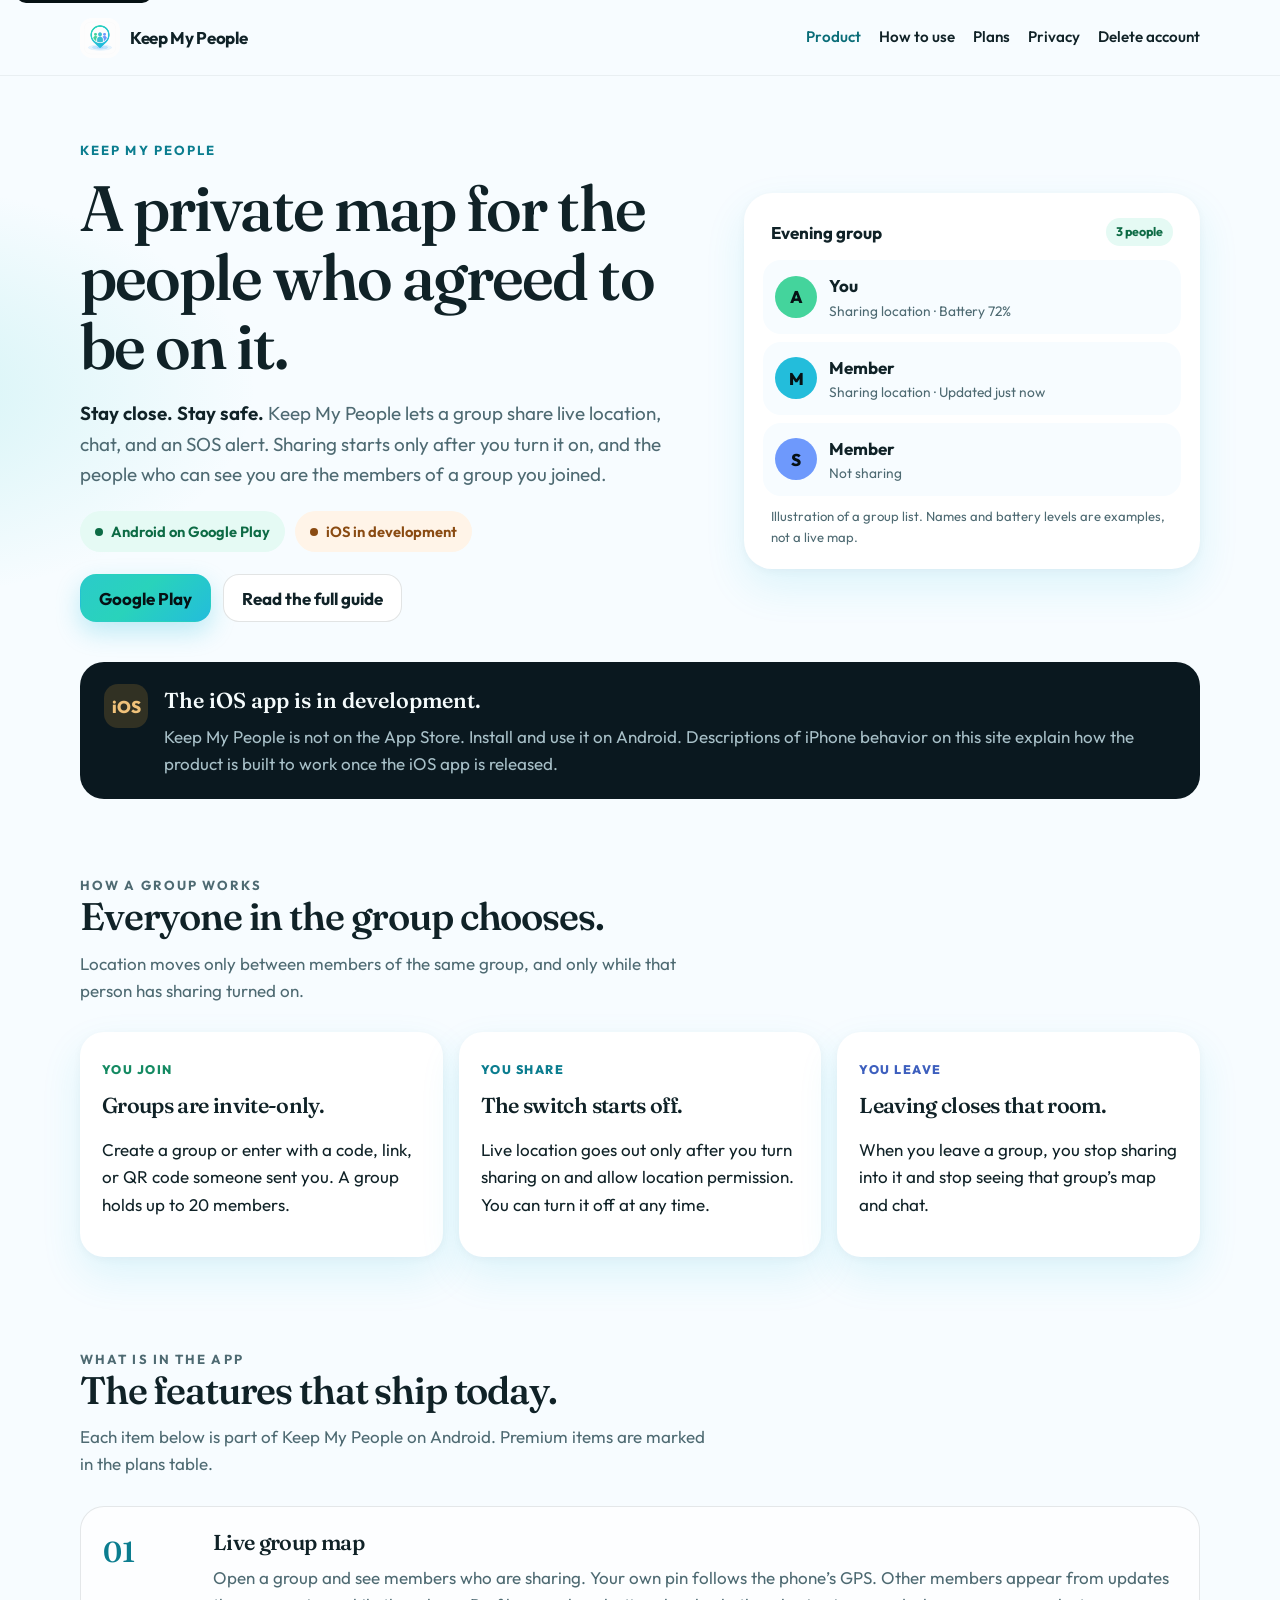
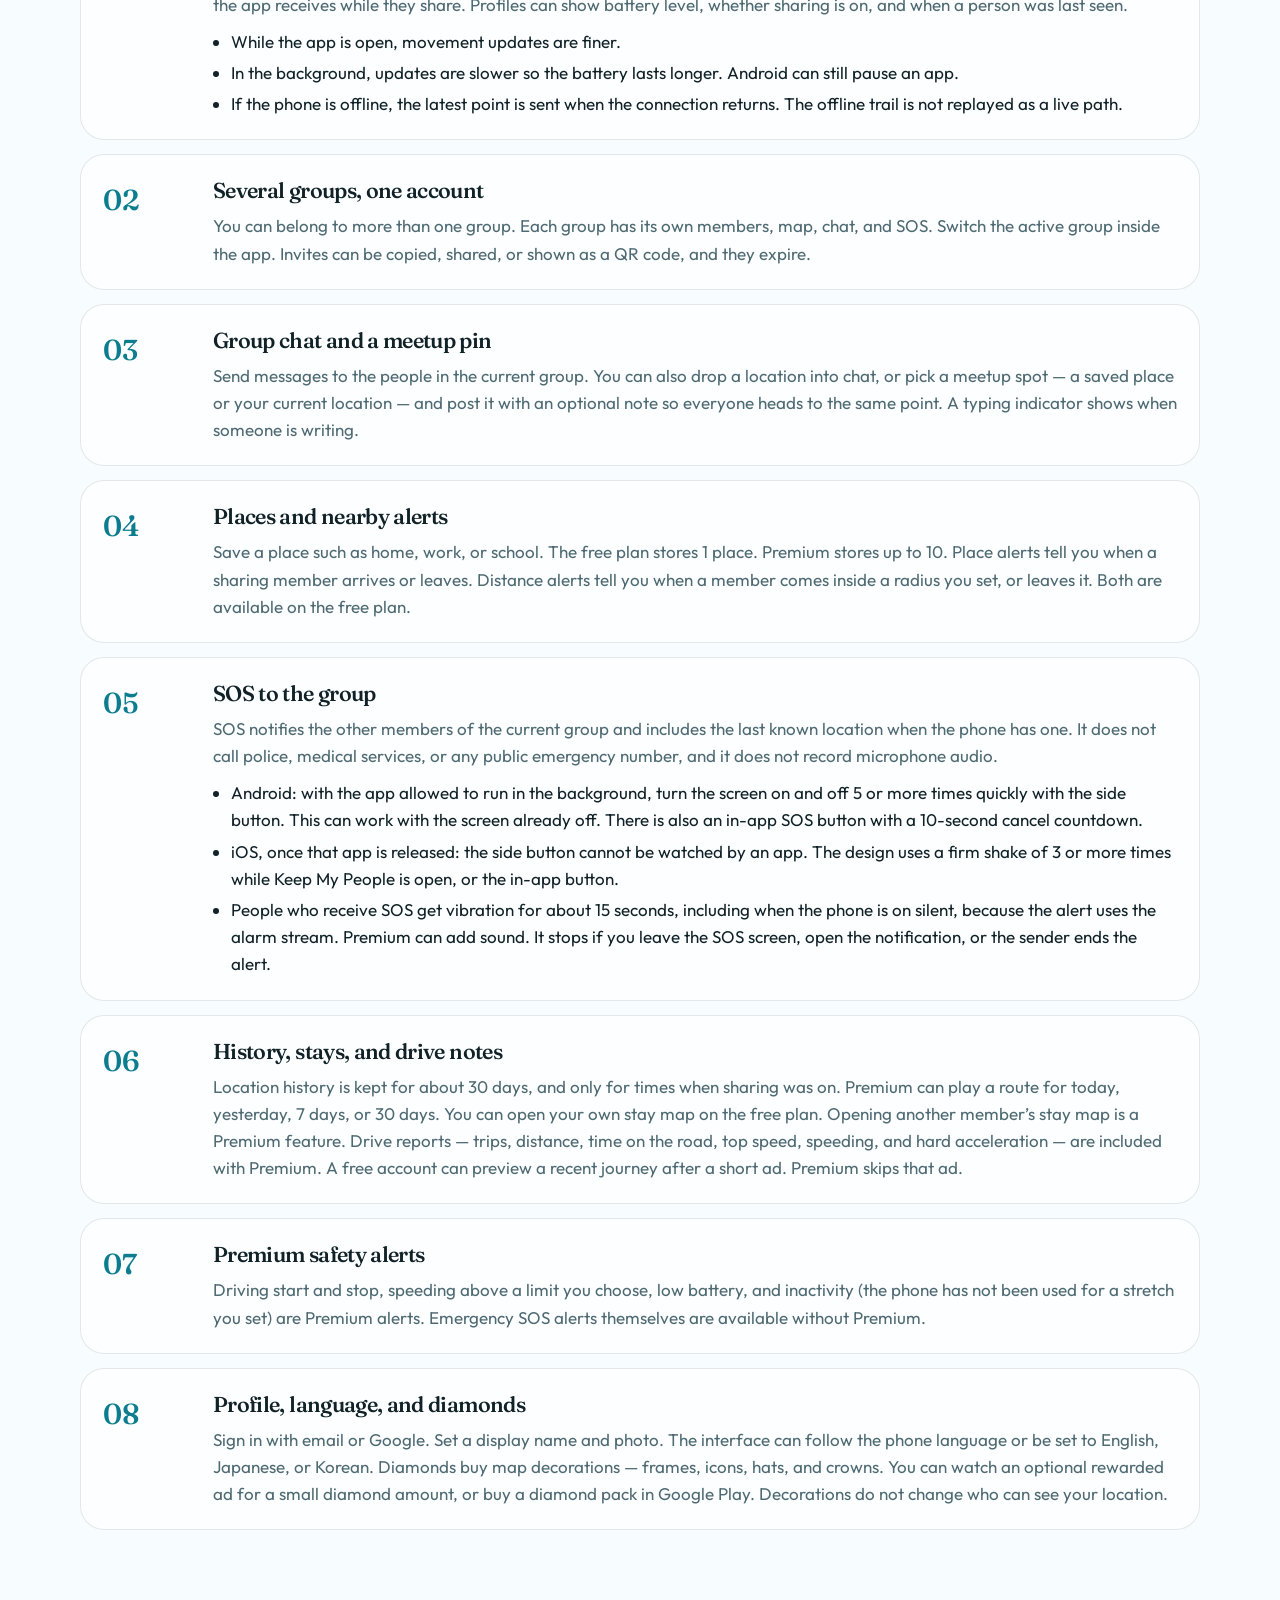
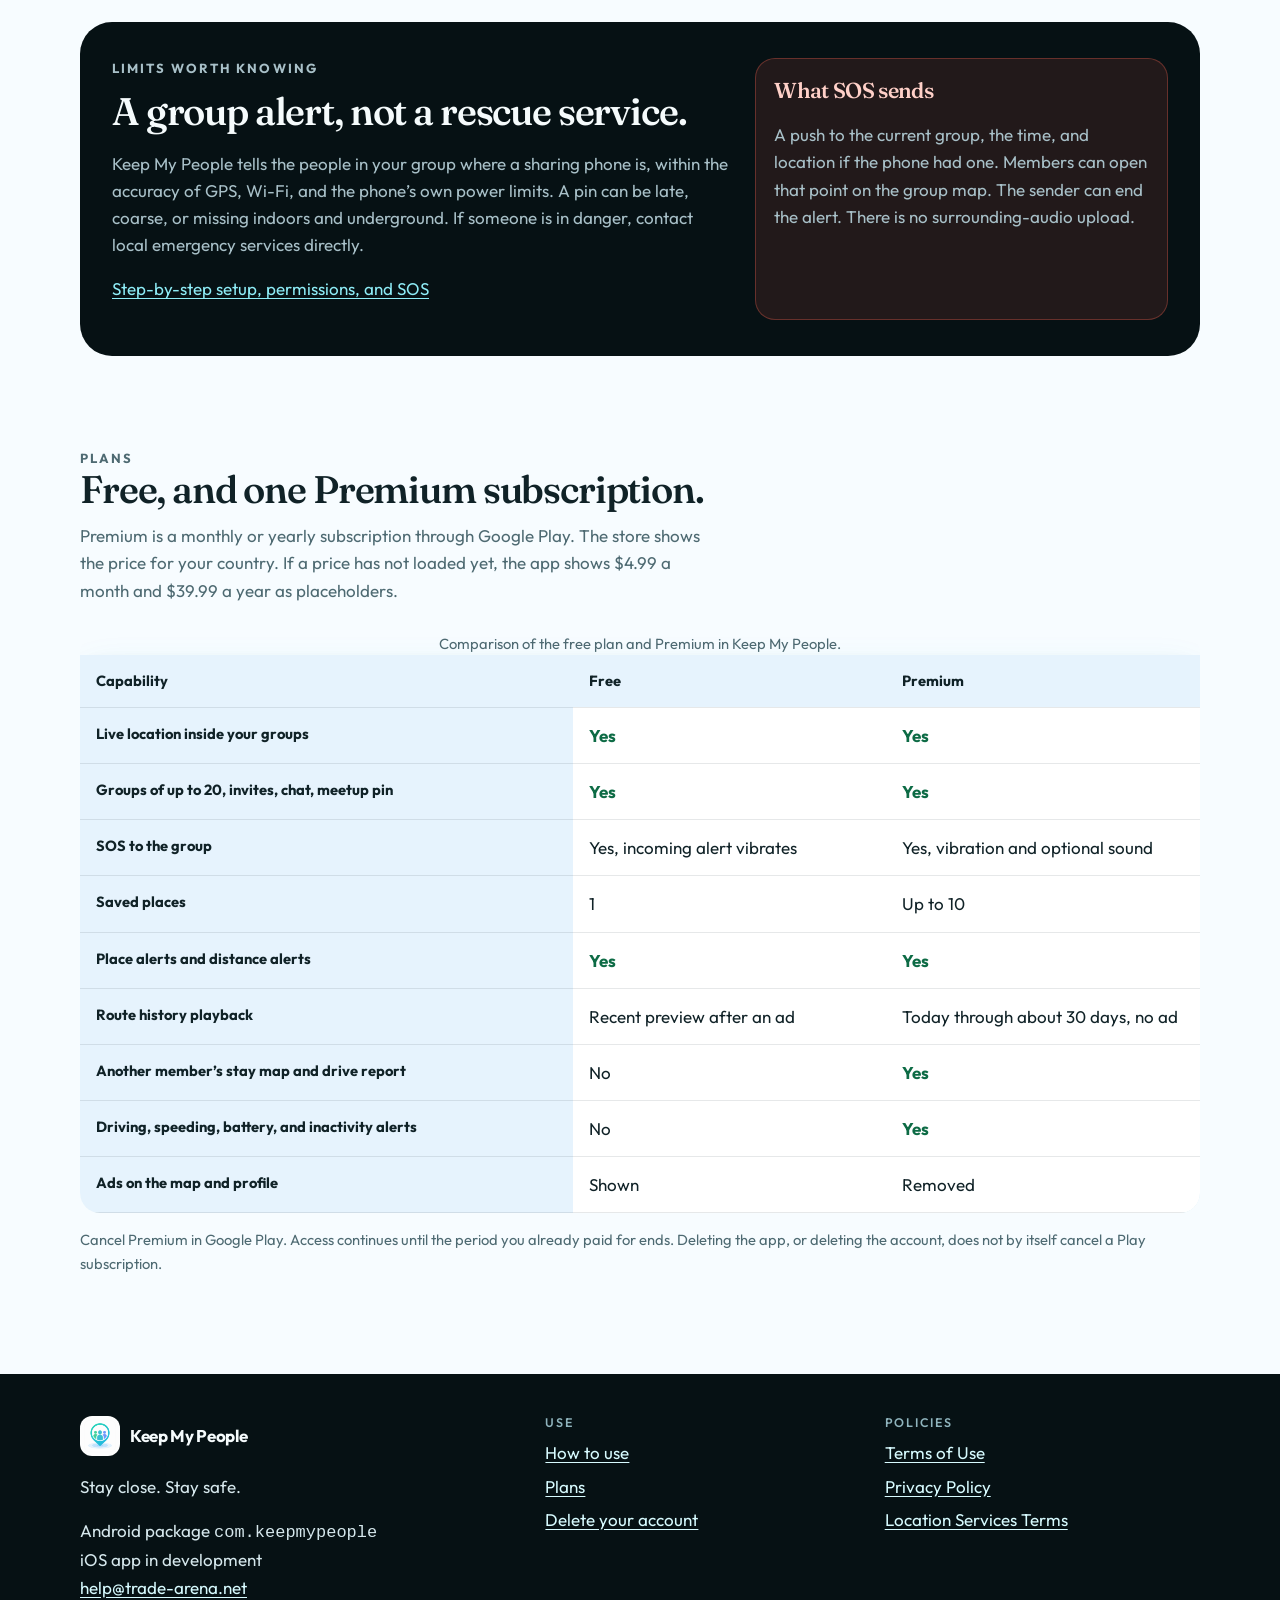
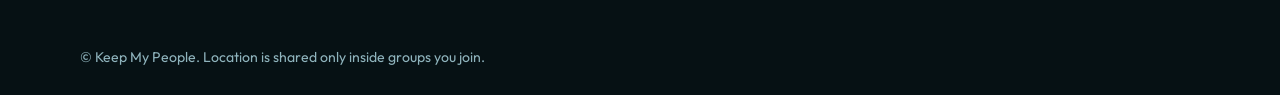
==== index.html @ bf675e6e "Publish a Keep My People site with product, legal, and account-deletion pages. The pages follow the " ====
<!DOCTYPE html>
<html lang="en">
<head>
  <meta charset="utf-8">
  <meta name="viewport" content="width=device-width, initial-scale=1">
  <title>Keep My People — Stay close. Stay safe.</title>
  <meta name="description" content="Keep My People is a mutual-consent group location app for Android. Share a live map, chat, and SOS only with people who joined your group.">
  <link rel="icon" href="assets/icon.png">
  <link rel="preconnect" href="https://fonts.googleapis.com">
  <link rel="preconnect" href="https://fonts.gstatic.com" crossorigin>
  <link href="https://fonts.googleapis.com/css2?family=Fraunces:opsz,wght@9..144,560;9..144,640&family=Outfit:wght@400;500;600;700&display=swap" rel="stylesheet">
  <link rel="stylesheet" href="assets/styles.css">
  <script type="application/ld+json">
  {
    "@context": "https://schema.org",
    "@type": "SoftwareApplication",
    "name": "Keep My People",
    "operatingSystem": "Android",
    "applicationCategory": "LifestyleApplication",
    "description": "Mutual-consent location sharing for groups, with chat and SOS. The iOS app is in development.",
    "offers": { "@type": "Offer", "price": "0", "priceCurrency": "USD" }
  }
  </script>
</head>
<body>
  <a class="skip" href="#content">Skip to content</a>
  <header class="site-header">
    <div class="wrap">
      <a class="brand" href="index.html"><img src="assets/icon.png" alt="" width="40" height="40"><span>Keep My People</span></a>
      <nav class="nav" aria-label="Primary">
        <a href="index.html" aria-current="page">Product</a>
        <a href="how-to/">How to use</a>
        <a href="index.html#plans">Plans</a>
        <a href="privacy/">Privacy</a>
        <a href="delete-account/">Delete account</a>
      </nav>
    </div>
  </header>

  <main id="content">
    <div class="wrap">
      <section class="hero">
        <div>
          <p class="kicker">Keep My People</p>
          <h1>A private map for the people who agreed to be on it.</h1>
          <p class="lede"><span class="tagline">Stay close. Stay safe.</span> Keep My People lets a group share live location, chat, and an SOS alert. Sharing starts only after you turn it on, and the people who can see you are the members of a group you joined.</p>
          <div class="badge-row">
            <span class="badge badge-live"><span class="dot" aria-hidden="true"></span>Android on Google Play</span>
            <span class="badge badge-soon"><span class="dot" aria-hidden="true"></span>iOS in development</span>
          </div>
          <div class="actions">
            <a class="btn btn-primary" href="https://play.google.com/store/apps/details?id=com.keepmypeople">Google Play</a>
            <a class="btn btn-ghost" href="how-to/">Read the full guide</a>
          </div>
        </div>
        <aside class="stage-card" aria-label="Illustrated group list">
          <div class="stage-top"><span>Evening group</span><span class="pill">3 people</span></div>
          <div class="person"><span class="avatar mint">A</span><div><strong>You</strong><small>Sharing location · Battery 72%</small></div></div>
          <div class="person"><span class="avatar cyan">M</span><div><strong>Member</strong><small>Sharing location · Updated just now</small></div></div>
          <div class="person"><span class="avatar peri">S</span><div><strong>Member</strong><small>Not sharing</small></div></div>
          <p class="stage-note">Illustration of a group list. Names and battery levels are examples, not a live map.</p>
        </aside>
      </section>

      <aside class="notice" aria-label="iOS status">
        <div class="ios-mark" aria-hidden="true">iOS</div>
        <div>
          <strong>The iOS app is in development.</strong>
          <p>Keep My People is not on the App Store. Install and use it on Android. Descriptions of iPhone behavior on this site explain how the product is built to work once the iOS app is released.</p>
        </div>
      </aside>

      <section class="section" id="product">
        <div class="section-head">
          <p class="kicker">How a group works</p>
          <h2>Everyone in the group chooses.</h2>
          <p>Location moves only between members of the same group, and only while that person has sharing turned on.</p>
        </div>
        <div class="principles">
          <article class="principle">
            <span>You join</span>
            <h3>Groups are invite-only.</h3>
            <p>Create a group or enter with a code, link, or QR code someone sent you. A group holds up to 20 members.</p>
          </article>
          <article class="principle">
            <span>You share</span>
            <h3>The switch starts off.</h3>
            <p>Live location goes out only after you turn sharing on and allow location permission. You can turn it off at any time.</p>
          </article>
          <article class="principle">
            <span>You leave</span>
            <h3>Leaving closes that room.</h3>
            <p>When you leave a group, you stop sharing into it and stop seeing that group’s map and chat.</p>
          </article>
        </div>
      </section>

      <section class="section" aria-labelledby="features-title">
        <div class="section-head">
          <p class="kicker">What is in the app</p>
          <h2 id="features-title">The features that ship today.</h2>
          <p>Each item below is part of Keep My People on Android. Premium items are marked in the plans table.</p>
        </div>
        <div class="chapters">
          <article class="chapter">
            <b>01</b>
            <div>
              <h3>Live group map</h3>
              <p>Open a group and see members who are sharing. Your own pin follows the phone’s GPS. Other members appear from updates the app receives while they share. Profiles can show battery level, whether sharing is on, and when a person was last seen.</p>
              <ul>
                <li>While the app is open, movement updates are finer.</li>
                <li>In the background, updates are slower so the battery lasts longer. Android can still pause an app.</li>
                <li>If the phone is offline, the latest point is sent when the connection returns. The offline trail is not replayed as a live path.</li>
              </ul>
            </div>
          </article>
          <article class="chapter">
            <b>02</b>
            <div>
              <h3>Several groups, one account</h3>
              <p>You can belong to more than one group. Each group has its own members, map, chat, and SOS. Switch the active group inside the app. Invites can be copied, shared, or shown as a QR code, and they expire.</p>
            </div>
          </article>
          <article class="chapter">
            <b>03</b>
            <div>
              <h3>Group chat and a meetup pin</h3>
              <p>Send messages to the people in the current group. You can also drop a location into chat, or pick a meetup spot — a saved place or your current location — and post it with an optional note so everyone heads to the same point. A typing indicator shows when someone is writing.</p>
            </div>
          </article>
          <article class="chapter">
            <b>04</b>
            <div>
              <h3>Places and nearby alerts</h3>
              <p>Save a place such as home, work, or school. The free plan stores 1 place. Premium stores up to 10. Place alerts tell you when a sharing member arrives or leaves. Distance alerts tell you when a member comes inside a radius you set, or leaves it. Both are available on the free plan.</p>
            </div>
          </article>
          <article class="chapter">
            <b>05</b>
            <div>
              <h3>SOS to the group</h3>
              <p>SOS notifies the other members of the current group and includes the last known location when the phone has one. It does not call police, medical services, or any public emergency number, and it does not record microphone audio.</p>
              <ul>
                <li>Android: with the app allowed to run in the background, turn the screen on and off 5 or more times quickly with the side button. This can work with the screen already off. There is also an in-app SOS button with a 10-second cancel countdown.</li>
                <li>iOS, once that app is released: the side button cannot be watched by an app. The design uses a firm shake of 3 or more times while Keep My People is open, or the in-app button.</li>
                <li>People who receive SOS get vibration for about 15 seconds, including when the phone is on silent, because the alert uses the alarm stream. Premium can add sound. It stops if you leave the SOS screen, open the notification, or the sender ends the alert.</li>
              </ul>
            </div>
          </article>
          <article class="chapter">
            <b>06</b>
            <div>
              <h3>History, stays, and drive notes</h3>
              <p>Location history is kept for about 30 days, and only for times when sharing was on. Premium can play a route for today, yesterday, 7 days, or 30 days. You can open your own stay map on the free plan. Opening another member’s stay map is a Premium feature. Drive reports — trips, distance, time on the road, top speed, speeding, and hard acceleration — are included with Premium. A free account can preview a recent journey after a short ad. Premium skips that ad.</p>
            </div>
          </article>
          <article class="chapter">
            <b>07</b>
            <div>
              <h3>Premium safety alerts</h3>
              <p>Driving start and stop, speeding above a limit you choose, low battery, and inactivity (the phone has not been used for a stretch you set) are Premium alerts. Emergency SOS alerts themselves are available without Premium.</p>
            </div>
          </article>
          <article class="chapter">
            <b>08</b>
            <div>
              <h3>Profile, language, and diamonds</h3>
              <p>Sign in with email or Google. Set a display name and photo. The interface can follow the phone language or be set to English, Japanese, or Korean. Diamonds buy map decorations — frames, icons, hats, and crowns. You can watch an optional rewarded ad for a small diamond amount, or buy a diamond pack in Google Play. Decorations do not change who can see your location.</p>
            </div>
          </article>
        </div>
      </section>

      <section class="section" aria-labelledby="sos-title">
        <div class="band">
          <div class="sos-grid">
            <div>
              <p class="kicker">Limits worth knowing</p>
              <h2 id="sos-title">A group alert, not a rescue service.</h2>
              <p>Keep My People tells the people in your group where a sharing phone is, within the accuracy of GPS, Wi-Fi, and the phone’s own power limits. A pin can be late, coarse, or missing indoors and underground. If someone is in danger, contact local emergency services directly.</p>
              <p><a href="how-to/">Step-by-step setup, permissions, and SOS</a></p>
            </div>
            <div class="sos-card">
              <h3>What SOS sends</h3>
              <p>A push to the current group, the time, and location if the phone had one. Members can open that point on the group map. The sender can end the alert. There is no surrounding-audio upload.</p>
            </div>
          </div>
        </div>
      </section>

      <section class="section" id="plans">
        <div class="section-head">
          <p class="kicker">Plans</p>
          <h2>Free, and one Premium subscription.</h2>
          <p>Premium is a monthly or yearly subscription through Google Play. The store shows the price for your country. If a price has not loaded yet, the app shows $4.99 a month and $39.99 a year as placeholders.</p>
        </div>
        <div class="plans-wrap">
        <table class="plans">
          <caption class="price-note">Comparison of the free plan and Premium in Keep My People.</caption>
          <thead>
            <tr>
              <th scope="col">Capability</th>
              <th scope="col">Free</th>
              <th scope="col">Premium</th>
            </tr>
          </thead>
          <tbody>
            <tr><th scope="row">Live location inside your groups</th><td class="yes">Yes</td><td class="yes">Yes</td></tr>
            <tr><th scope="row">Groups of up to 20, invites, chat, meetup pin</th><td class="yes">Yes</td><td class="yes">Yes</td></tr>
            <tr><th scope="row">SOS to the group</th><td>Yes, incoming alert vibrates</td><td>Yes, vibration and optional sound</td></tr>
            <tr><th scope="row">Saved places</th><td>1</td><td>Up to 10</td></tr>
            <tr><th scope="row">Place alerts and distance alerts</th><td class="yes">Yes</td><td class="yes">Yes</td></tr>
            <tr><th scope="row">Route history playback</th><td>Recent preview after an ad</td><td>Today through about 30 days, no ad</td></tr>
            <tr><th scope="row">Another member’s stay map and drive report</th><td>No</td><td class="yes">Yes</td></tr>
            <tr><th scope="row">Driving, speeding, battery, and inactivity alerts</th><td>No</td><td class="yes">Yes</td></tr>
            <tr><th scope="row">Ads on the map and profile</th><td>Shown</td><td>Removed</td></tr>
          </tbody>
        </table>
        </div>
        <p class="price-note">Cancel Premium in Google Play. Access continues until the period you already paid for ends. Deleting the app, or deleting the account, does not by itself cancel a Play subscription.</p>
      </section>
    </div>
  </main>

  <footer class="site-footer">
    <div class="wrap footer-grid">
      <div>
        <a class="brand" href="index.html" style="color:#f5fbfc"><img src="assets/icon.png" alt="" width="40" height="40"><span>Keep My People</span></a>
        <p>Stay close. Stay safe.</p>
        <p>Android package <code>com.keepmypeople</code><br>iOS app in development<br><a href="mailto:help@trade-arena.net">help@trade-arena.net</a></p>
      </div>
      <div>
        <h2>Use</h2>
        <ul>
          <li><a href="how-to/">How to use</a></li>
          <li><a href="index.html#plans">Plans</a></li>
          <li><a href="delete-account/">Delete your account</a></li>
        </ul>
      </div>
      <div>
        <h2>Policies</h2>
        <ul>
          <li><a href="terms/">Terms of Use</a></li>
          <li><a href="privacy/">Privacy Policy</a></li>
          <li><a href="location/">Location Services Terms</a></li>
        </ul>
      </div>
    </div>
    <div class="wrap legal-line">© Keep My People. Location is shared only inside groups you join.</div>
  </footer>
</body>
</html>
---- assets/styles.css ----
:root {
  --navy-950: #061114;
  --navy-900: #0a181f;
  --navy-800: #10242c;
  --navy-700: #173038;
  --navy-600: #234048;
  --mist-50: #f7fcff;
  --mist-100: #e6f3fd;
  --mist-200: #c3e3fc;
  --mint: #2bcbca;
  --cyan: #23bddb;
  --green: #44d49c;
  --peri: #6e99fc;
  --coral: #e85d4c;
  --coral-700: #c44536;
  --ink: #102227;
  --muted: #4e6a72;
  --line: rgba(16, 34, 39, 0.1);
  --white: #ffffff;
  --shadow: 0 18px 40px rgba(35, 189, 219, 0.12), 0 2px 8px rgba(16, 34, 39, 0.04);
  --radius: 24px;
  --header: 76px;
  --serif: "Fraunces", "Iowan Old Style", Palatino, Georgia, serif;
  --sans: "Outfit", "Segoe UI", sans-serif;
}

* { box-sizing: border-box; }
html { scroll-behavior: smooth; }
body {
  margin: 0;
  color: var(--ink);
  background:
    radial-gradient(900px 420px at 100% -10%, rgba(195, 227, 252, 0.9), transparent 60%),
    radial-gradient(700px 380px at -10% 8%, rgba(43, 203, 202, 0.18), transparent 55%),
    var(--mist-50);
  font-family: var(--sans);
  font-size: 17px;
  line-height: 1.6;
}
img { max-width: 100%; display: block; }
code { overflow-wrap: anywhere; }
a { color: #0b6f86; text-underline-offset: 3px; }
a:hover { color: #084e5f; }
:focus-visible {
  outline: 3px solid var(--peri);
  outline-offset: 3px;
}

.skip {
  position: absolute;
  left: 16px;
  top: -40px;
  background: var(--navy-950);
  color: white;
  padding: 8px 12px;
  border-radius: 10px;
  z-index: 20;
}
.skip:focus { top: 12px; }

.wrap {
  width: min(1120px, calc(100% - 40px));
  margin-inline: auto;
}
.wrap-narrow { width: min(760px, calc(100% - 40px)); margin-inline: auto; }
.hero > *, .stage-card, .person, .person div, .notice, .chapter, .form, .check span, .band, .sos-grid > * {
  min-width: 0;
}
.person div { flex: 1; }

.site-header {
  position: sticky;
  top: 0;
  z-index: 10;
  height: var(--header);
  display: flex;
  align-items: center;
  backdrop-filter: blur(16px);
  background: rgba(247, 252, 255, 0.82);
  border-bottom: 1px solid rgba(16, 34, 39, 0.06);
}
.site-header .wrap {
  display: flex;
  align-items: center;
  justify-content: space-between;
  gap: 20px;
}
.brand {
  display: flex;
  align-items: center;
  gap: 10px;
  color: var(--ink);
  text-decoration: none;
  font-weight: 700;
  letter-spacing: -0.02em;
}
.brand img {
  width: 40px;
  height: 40px;
  border-radius: 12px;
}
.nav {
  display: flex;
  flex-wrap: wrap;
  justify-content: flex-end;
  gap: 6px 18px;
}
.nav a {
  color: var(--ink);
  text-decoration: none;
  font-weight: 560;
  font-size: 0.95rem;
}
.nav a[aria-current="page"] { color: #0a6d78; }
.nav a:hover { color: #0a6d78; }

.hero {
  display: grid;
  grid-template-columns: 1.15fr 0.85fr;
  gap: 48px;
  align-items: center;
  padding: 64px 0 28px;
}
.kicker {
  margin: 0 0 12px;
  font-size: 0.82rem;
  font-weight: 700;
  letter-spacing: 0.16em;
  text-transform: uppercase;
  color: #0b7d8f;
}
h1, h2, h3, .display {
  font-family: var(--serif);
  font-weight: 560;
  letter-spacing: -0.03em;
  line-height: 1.08;
}
h1 { font-size: clamp(2.6rem, 5vw, 4.5rem); margin: 0 0 18px; }
h2 { font-size: clamp(2rem, 3vw, 3rem); margin: 0 0 12px; }
h3 { font-size: 1.35rem; margin: 0 0 8px; line-height: 1.25; }
.lede { font-size: 1.18rem; color: var(--muted); margin: 0 0 22px; max-width: 40rem; }
.tagline { font-weight: 650; color: var(--ink); }

.badge-row { display: flex; flex-wrap: wrap; gap: 10px; margin: 0 0 22px; }
.badge {
  display: inline-flex;
  align-items: center;
  gap: 8px;
  border-radius: 999px;
  padding: 8px 14px;
  font-size: 0.92rem;
  font-weight: 650;
  border: 1px solid transparent;
}
.badge-live { background: #e5faf4; color: #0d6b45; }
.badge-soon { background: #fff4e8; color: #8a4b12; }
.dot {
  width: 8px;
  height: 8px;
  border-radius: 50%;
  background: currentColor;
}
.actions { display: flex; flex-wrap: wrap; gap: 12px; }
.btn {
  display: inline-flex;
  align-items: center;
  justify-content: center;
  min-height: 48px;
  padding: 0 18px;
  border-radius: 16px;
  text-decoration: none;
  font-weight: 700;
  border: 1px solid transparent;
}
.btn-primary {
  background: linear-gradient(135deg, var(--mint), #29d3bb 45%, var(--cyan));
  color: var(--navy-950);
  box-shadow: 0 10px 24px rgba(35, 189, 219, 0.28);
}
.btn-primary:hover { color: var(--navy-950); filter: brightness(1.03); }
.btn-ghost {
  background: white;
  color: var(--ink);
  border-color: rgba(16, 34, 39, 0.12);
}
.btn-ghost:hover { color: var(--ink); }

.stage-card {
  background: white;
  border-radius: 28px;
  box-shadow: var(--shadow);
  padding: 18px;
  border: 1px solid rgba(255, 255, 255, 0.8);
}
.stage-top, .person {
  display: flex;
  align-items: center;
  justify-content: space-between;
  gap: 12px;
}
.stage-top { padding: 6px 8px 14px; font-weight: 700; }
.pill {
  font-size: 0.78rem;
  font-weight: 700;
  color: #0d6b45;
  background: #e5faf4;
  border-radius: 999px;
  padding: 4px 10px;
}
.person {
  justify-content: flex-start;
  padding: 12px;
  border-radius: 18px;
  background: var(--mist-50);
  margin-bottom: 8px;
}
.person small { display: block; color: var(--muted); font-size: 0.86rem; }
.avatar {
  width: 42px;
  height: 42px;
  border-radius: 50%;
  display: grid;
  place-items: center;
  color: var(--navy-950);
  font-weight: 800;
  flex: none;
}
.avatar.mint { background: var(--green); }
.avatar.cyan { background: var(--cyan); }
.avatar.peri { background: var(--peri); }
.stage-note { margin: 10px 8px 2px; color: var(--muted); font-size: 0.82rem; }

.notice {
  margin: 12px 0 48px;
  background: var(--navy-900);
  color: #f5fbfc;
  border-radius: var(--radius);
  padding: 22px 24px;
  display: grid;
  grid-template-columns: auto 1fr;
  gap: 16px;
  align-items: start;
}
.notice strong { font-family: var(--serif); font-size: 1.35rem; font-weight: 560; display: block; margin-bottom: 4px; }
.notice p { margin: 0; color: #a8c0c8; }
.ios-mark {
  width: 44px;
  height: 44px;
  border-radius: 14px;
  display: grid;
  place-items: center;
  background: rgba(224, 162, 58, 0.18);
  color: #f0c27a;
  font-weight: 800;
}

.section { padding: 28px 0 64px; }
.section-head { max-width: 40rem; margin-bottom: 28px; }
.section-head p { color: var(--muted); margin: 0; }

.principles {
  display: grid;
  grid-template-columns: repeat(3, 1fr);
  gap: 16px;
}
.principle {
  background: white;
  border-radius: var(--radius);
  padding: 22px;
  box-shadow: var(--shadow);
  min-height: 180px;
}
.principle span {
  display: inline-block;
  font-size: 0.78rem;
  font-weight: 800;
  letter-spacing: 0.12em;
  text-transform: uppercase;
  margin-bottom: 12px;
}
.principle:nth-child(1) span { color: #148a62; }
.principle:nth-child(2) span { color: #0b7d8f; }
.principle:nth-child(3) span { color: #3d5fbe; }

.chapters { display: grid; gap: 14px; }
.chapter {
  display: grid;
  grid-template-columns: 92px 1fr;
  gap: 8px 18px;
  background: rgba(255, 255, 255, 0.72);
  border: 1px solid var(--line);
  border-radius: var(--radius);
  padding: 22px;
}
.chapter b {
  font-family: var(--serif);
  font-size: 1.8rem;
  color: #0b7d8f;
  font-weight: 560;
}
.chapter p { margin: 0; color: var(--muted); }
.chapter ul { margin: 10px 0 0; padding-left: 18px; }
.chapter li + li { margin-top: 4px; }

.band {
  background: var(--navy-950);
  color: #f5fbfc;
  border-radius: 32px;
  padding: 36px 32px;
}
.band p { color: #a8c0c8; }
.band a { color: #8eecf6; }
.sos-grid {
  display: grid;
  grid-template-columns: 1.2fr 0.8fr;
  gap: 24px;
}
.sos-card {
  background: rgba(232, 93, 76, 0.12);
  border: 1px solid rgba(232, 93, 76, 0.35);
  border-radius: 20px;
  padding: 18px;
}
.sos-card h3 { color: #ffd0c8; }

.plans-wrap { width: 100%; max-width: 100%; overflow-x: auto; border-radius: 20px; }
.plans {
  min-width: 680px;
  width: 100%;
  border-collapse: collapse;
  background: white;
  border-radius: 20px;
  overflow: hidden;
  box-shadow: var(--shadow);
}
.plans th, .plans td {
  text-align: left;
  padding: 14px 16px;
  border-bottom: 1px solid var(--line);
  vertical-align: top;
}
.plans th { background: var(--mist-100); font-size: 0.92rem; }
.plans td:nth-child(2), .plans td:nth-child(3),
.plans th:nth-child(2), .plans th:nth-child(3) { width: 28%; }
.yes { color: #0d6b45; font-weight: 700; }
.price-note { color: var(--muted); font-size: 0.92rem; }

.steps { counter-reset: step; display: grid; gap: 18px; }
.step {
  background: white;
  border-radius: var(--radius);
  padding: 22px 22px 8px 22px;
  box-shadow: var(--shadow);
}
.step h2::before {
  counter-increment: step;
  content: counter(step, decimal-leading-zero);
  display: block;
  font-family: var(--sans);
  font-size: 0.82rem;
  letter-spacing: 0.14em;
  color: #0b7d8f;
  margin-bottom: 8px;
}
.step ol, .step ul { padding-left: 1.2rem; }
.step li { margin: 6px 0; }

.legal h1 { font-size: clamp(2.2rem, 4vw, 3.4rem); }
.legal h2 { font-size: 1.55rem; margin-top: 2rem; }
.legal h3 { font-size: 1.15rem; margin-top: 1.2rem; }
.legal p, .legal li { color: #24383d; }
.updated { color: var(--muted); font-size: 0.92rem; }
.callout {
  background: white;
  border-left: 4px solid var(--cyan);
  border-radius: 16px;
  padding: 16px 18px;
  box-shadow: var(--shadow);
}
.callout.coral { border-left-color: var(--coral); }
.form {
  display: grid;
  gap: 14px;
  background: white;
  padding: 22px;
  border-radius: var(--radius);
  box-shadow: var(--shadow);
}
label { font-weight: 650; display: grid; gap: 6px; }
input[type="email"], input[type="text"], textarea {
  font: inherit;
  padding: 12px 14px;
  border-radius: 14px;
  border: 1px solid rgba(16, 34, 39, 0.16);
  background: var(--mist-50);
  color: var(--ink);
}
textarea { min-height: 110px; resize: vertical; }
.check { display: flex; gap: 10px; align-items: flex-start; font-weight: 500; }
.check input { margin-top: 5px; }
.form-status {
  display: none;
  background: #e5faf4;
  border-radius: 16px;
  padding: 14px;
}
.form-status.show { display: block; }
.mono {
  font-family: ui-monospace, Consolas, monospace;
  font-size: 0.86rem;
  white-space: pre-wrap;
  background: white;
  border-radius: 12px;
  padding: 12px;
}

.site-footer {
  background: var(--navy-950);
  color: #d5e7ec;
  padding: 42px 0 28px;
  margin-top: 20px;
}
.site-footer a { color: #d7fbff; }
.footer-grid {
  display: grid;
  grid-template-columns: 1.4fr 1fr 1fr;
  gap: 24px;
}
.site-footer h2 {
  font-family: var(--sans);
  font-size: 0.78rem;
  letter-spacing: 0.14em;
  text-transform: uppercase;
  color: #8fb4bd;
  margin: 0 0 10px;
}
.site-footer ul { list-style: none; margin: 0; padding: 0; }
.site-footer li { margin: 6px 0; }
.legal-line { margin-top: 28px; color: #8fb4bd; font-size: 0.88rem; }

@media (max-width: 860px) {
  h1 { font-size: clamp(2.05rem, 9vw, 2.7rem); }
  .hero, .principles, .sos-grid, .footer-grid { grid-template-columns: 1fr; }
  .chapter { grid-template-columns: 1fr; }
  .notice { grid-template-columns: 1fr; }
  .plans td:nth-child(2), .plans td:nth-child(3),
  .plans th:nth-child(2), .plans th:nth-child(3) { width: auto; }
  .nav { gap: 8px 12px; }
  .site-header { height: auto; padding: 12px 0; }
  .site-header .wrap { align-items: flex-start; flex-direction: column; }
}

@media (prefers-reduced-motion: reduce) {
  html { scroll-behavior: auto; }
}
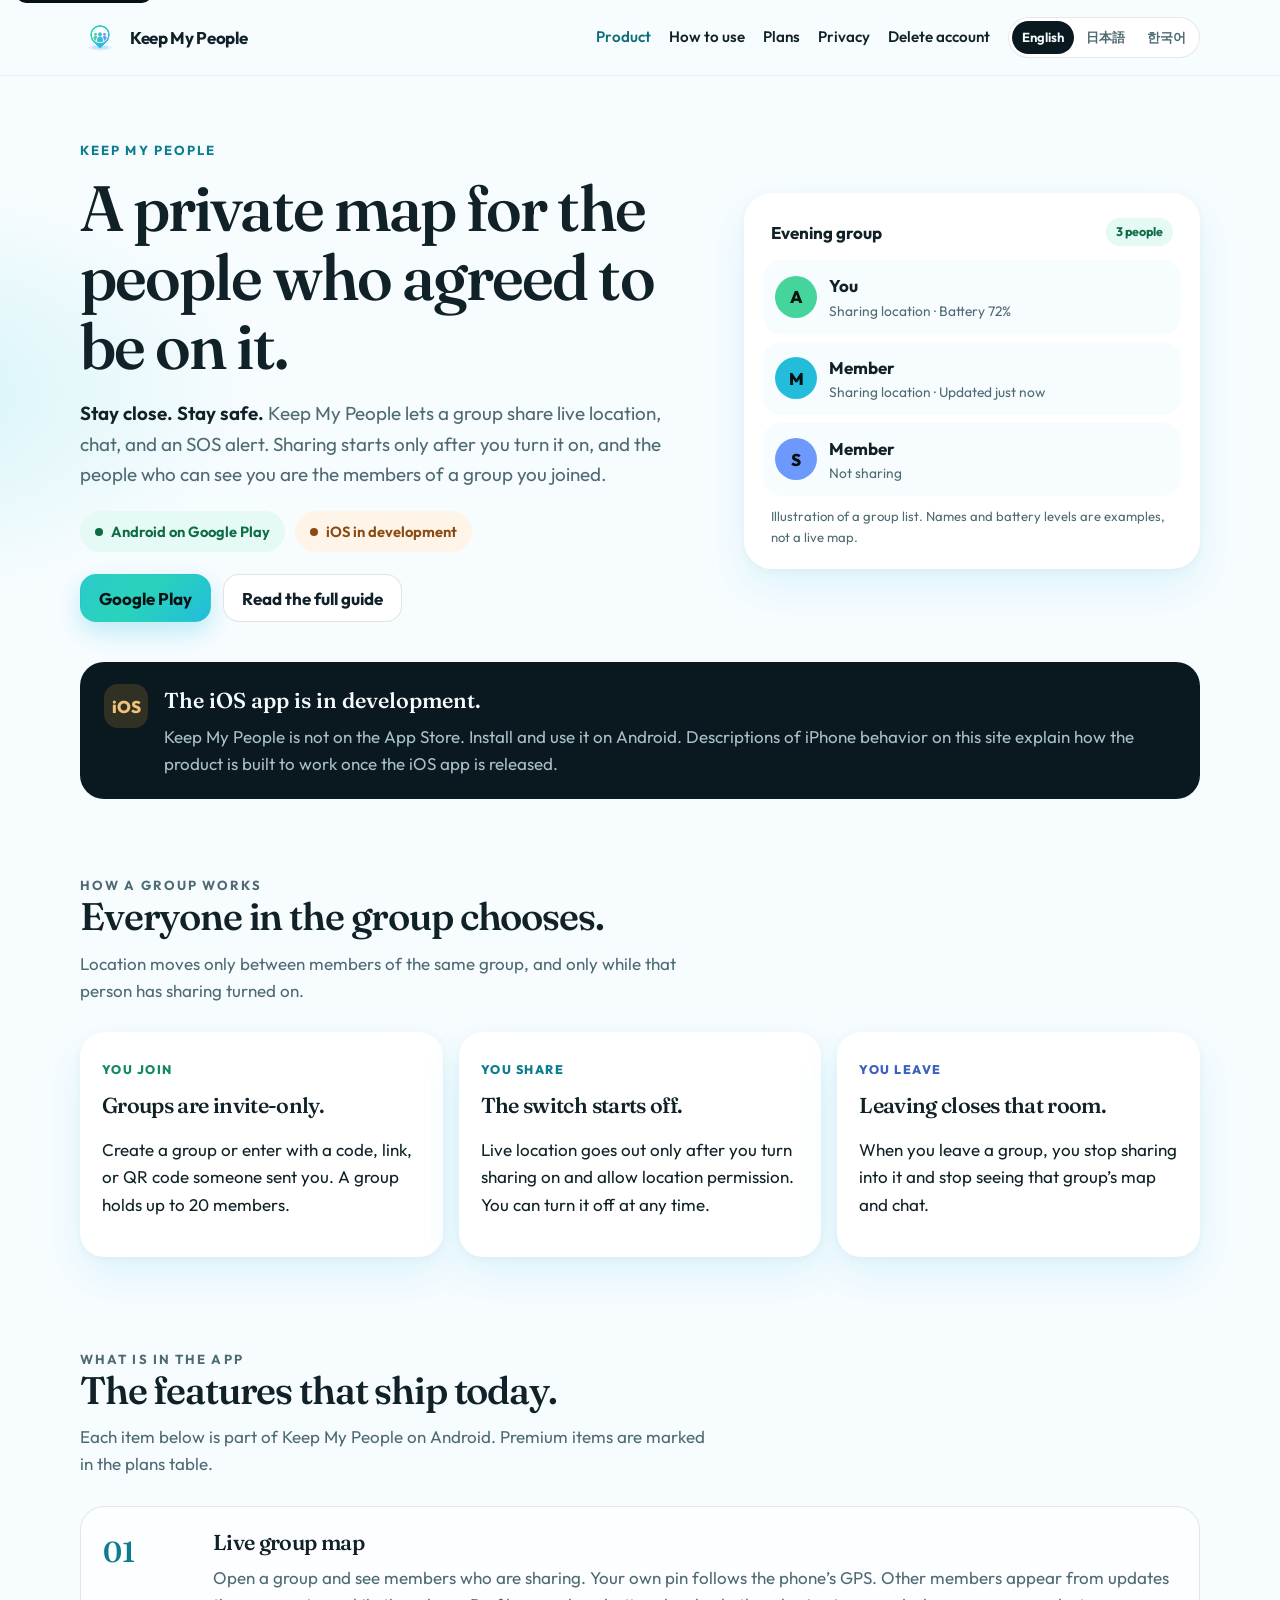
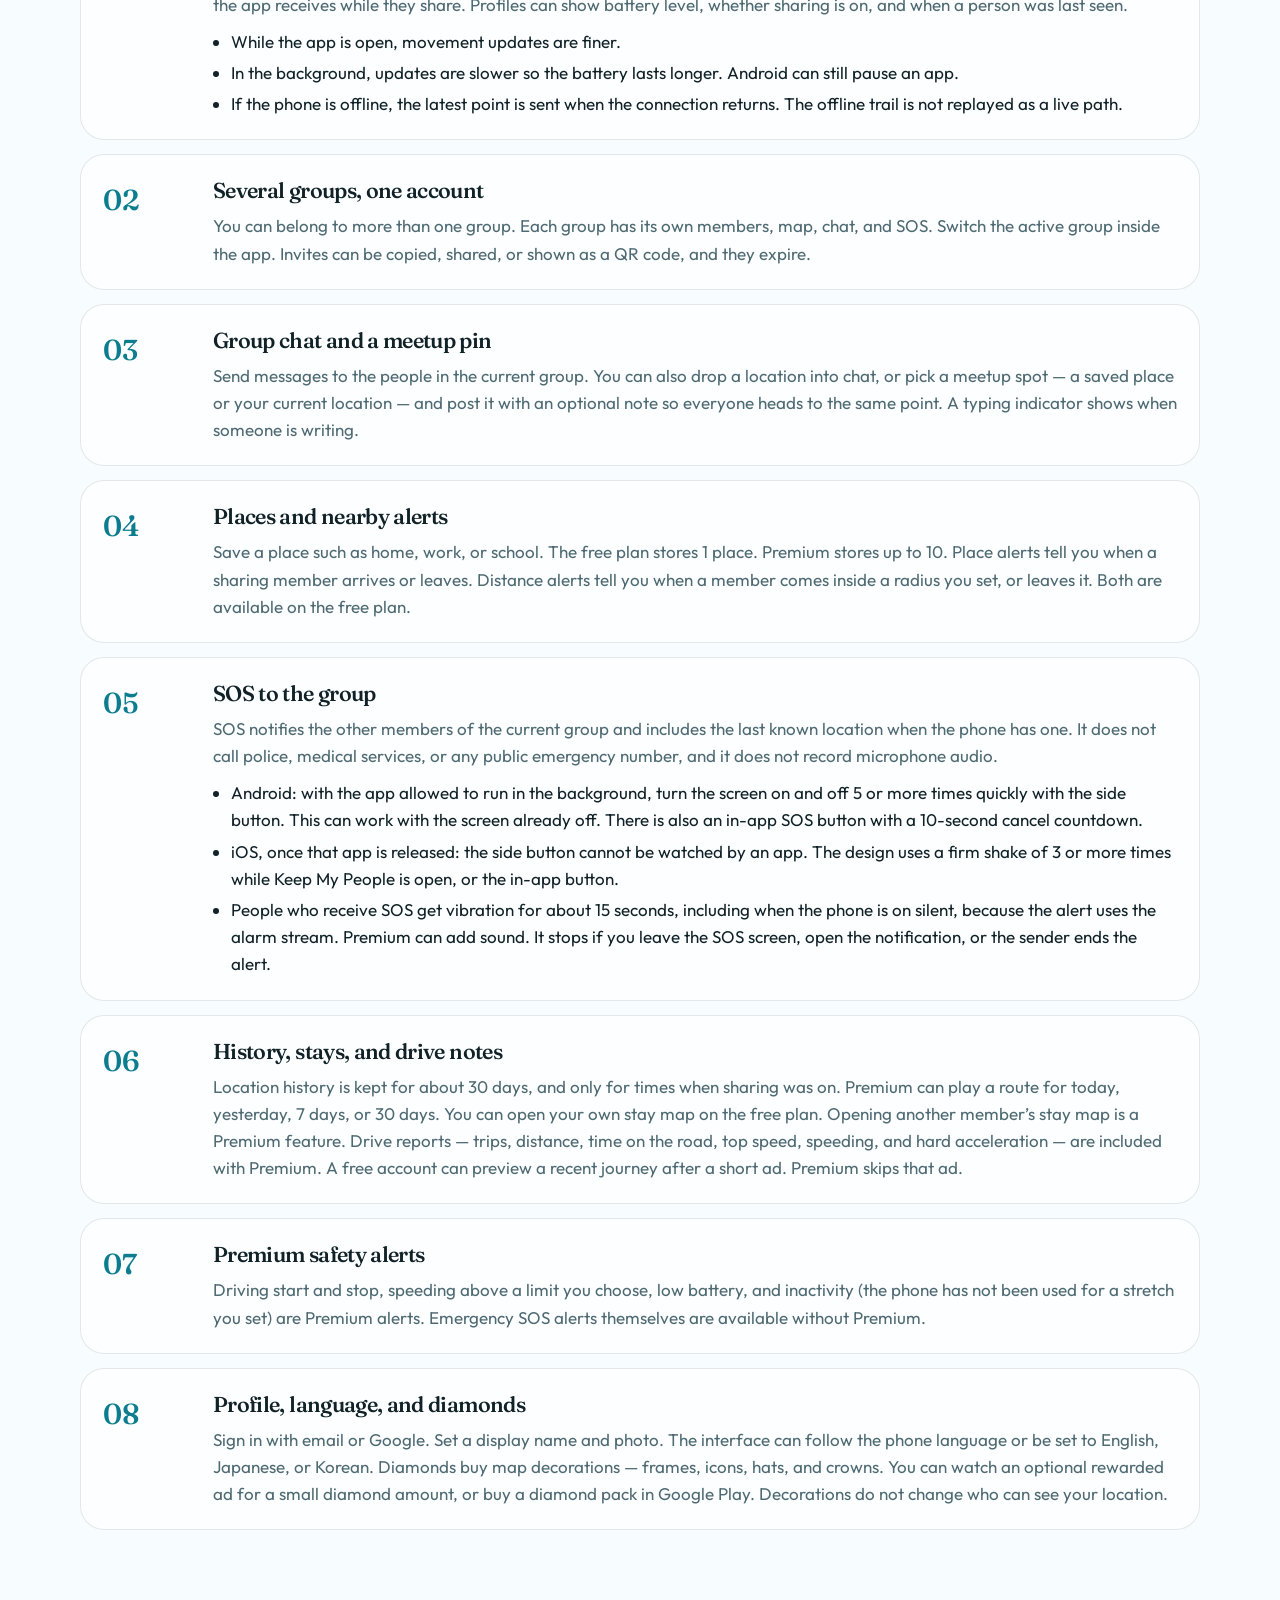
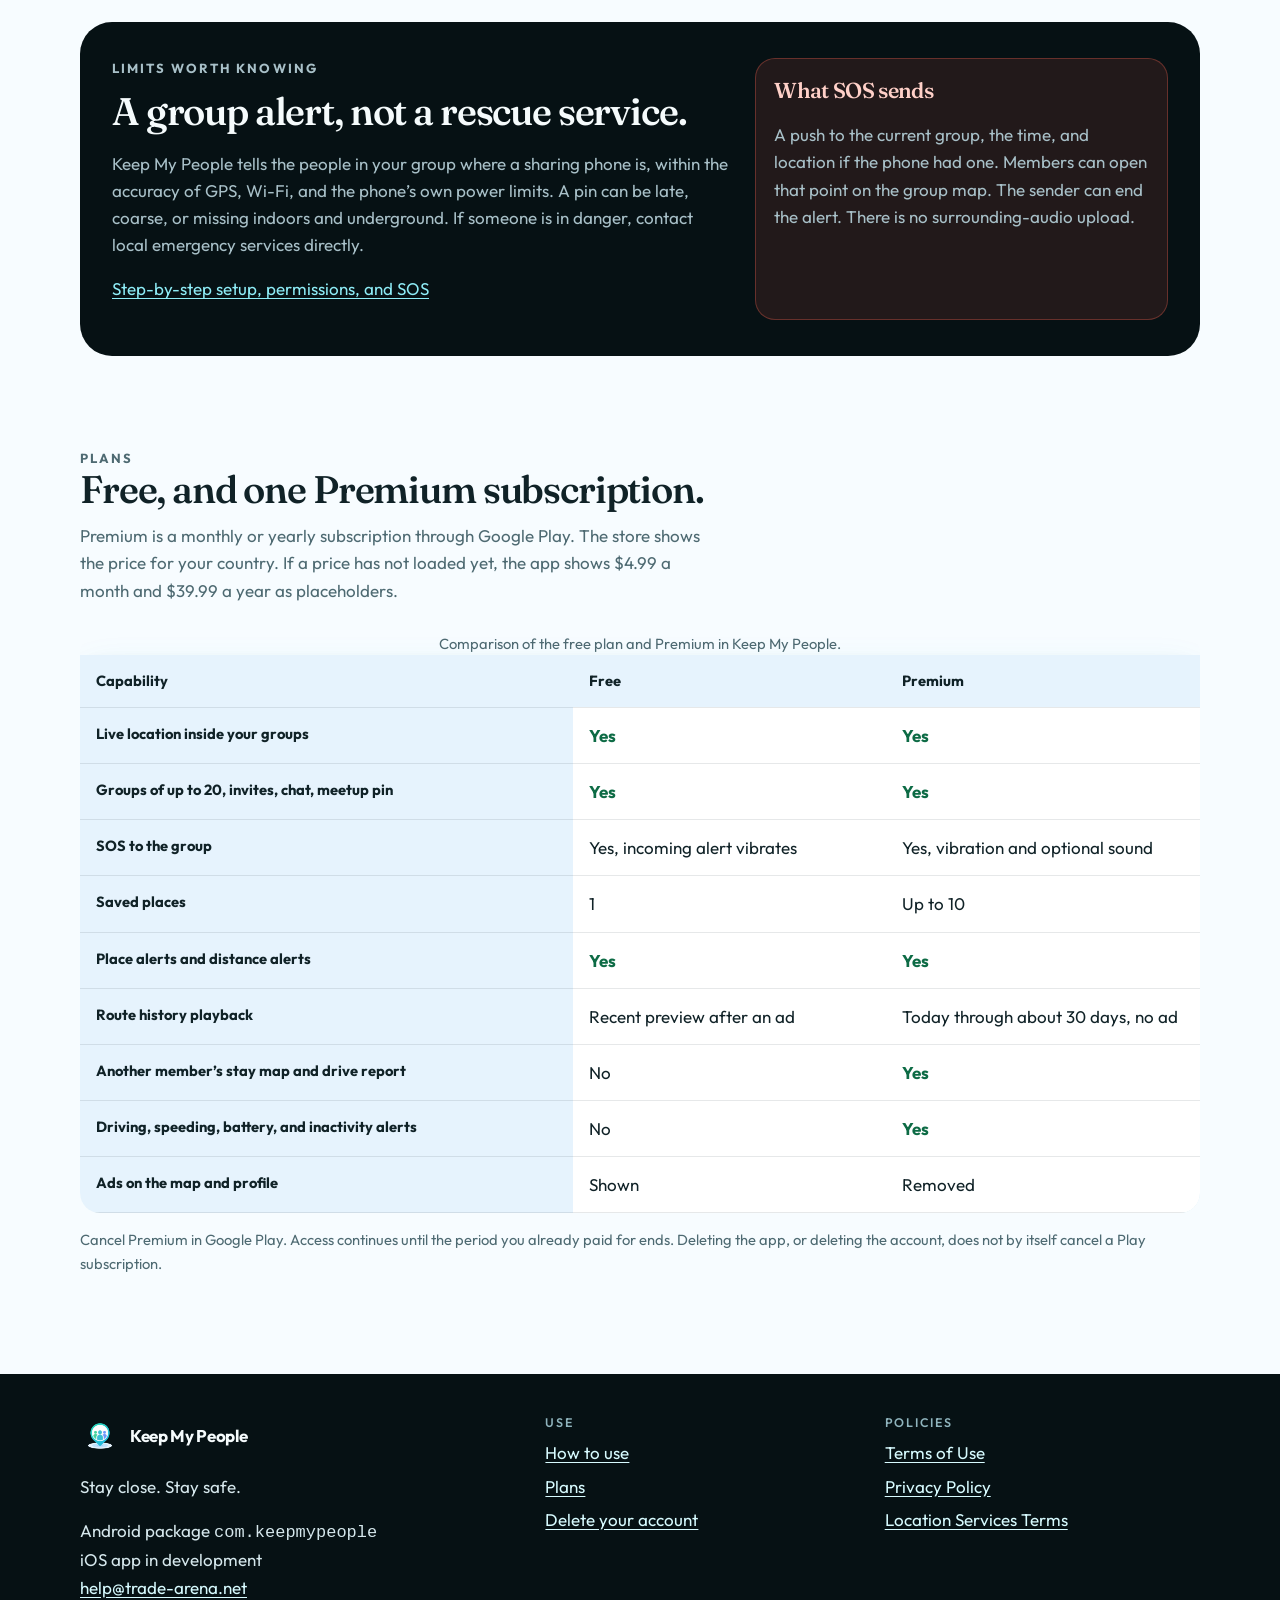
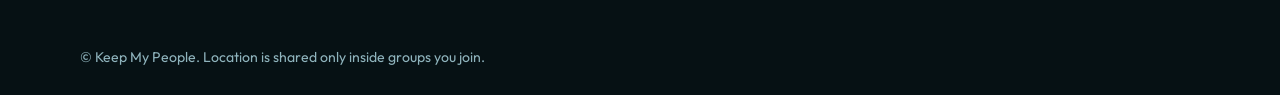
==== commit b05af45c: "Add Korean and Japanese, and drop the logo's white card. The site can follow the browser language, a" ====
--- a/index.html
+++ b/index.html
@@ -10,6 +10,7 @@
   <link rel="preconnect" href="https://fonts.gstatic.com" crossorigin>
   <link href="https://fonts.googleapis.com/css2?family=Fraunces:opsz,wght@9..144,560;9..144,640&family=Outfit:wght@400;500;600;700&display=swap" rel="stylesheet">
   <link rel="stylesheet" href="assets/styles.css">
+  <noscript><style>body{visibility:visible}</style></noscript>
   <script type="application/ld+json">
   {
     "@context": "https://schema.org",
@@ -22,18 +23,21 @@
   }
   </script>
 </head>
-<body>
-  <a class="skip" href="#content">Skip to content</a>
+<body data-page="home">
+  <a class="skip" href="#content" data-i18n="nav.skip">Skip to content</a>
   <header class="site-header">
     <div class="wrap">
       <a class="brand" href="index.html"><img src="assets/icon.png" alt="" width="40" height="40"><span>Keep My People</span></a>
-      <nav class="nav" aria-label="Primary">
-        <a href="index.html" aria-current="page">Product</a>
-        <a href="how-to/">How to use</a>
-        <a href="index.html#plans">Plans</a>
-        <a href="privacy/">Privacy</a>
-        <a href="delete-account/">Delete account</a>
-      </nav>
+      <div class="header-end">
+        <nav class="nav" aria-label="Primary" data-i18n-aria="nav.label">
+          <a href="index.html" aria-current="page" data-i18n="nav.product">Product</a>
+          <a href="how-to/" data-i18n="nav.howto">How to use</a>
+          <a href="index.html#plans" data-i18n="nav.plans">Plans</a>
+          <a href="privacy/" data-i18n="nav.privacy">Privacy</a>
+          <a href="delete-account/" data-i18n="nav.delete">Delete account</a>
+        </nav>
+        <div class="lang-switch" data-lang-switch></div>
+      </div>
     </div>
   </header>
 
@@ -42,130 +46,130 @@
       <section class="hero">
         <div>
           <p class="kicker">Keep My People</p>
-          <h1>A private map for the people who agreed to be on it.</h1>
-          <p class="lede"><span class="tagline">Stay close. Stay safe.</span> Keep My People lets a group share live location, chat, and an SOS alert. Sharing starts only after you turn it on, and the people who can see you are the members of a group you joined.</p>
+          <h1 data-i18n="home.hero.title">A private map for the people who agreed to be on it.</h1>
+          <p class="lede"><span class="tagline" data-i18n="common.tagline">Stay close. Stay safe.</span> <span data-i18n="home.hero.lede">Keep My People lets a group share live location, chat, and an SOS alert. Sharing starts only after you turn it on, and the people who can see you are the members of a group you joined.</span></p>
           <div class="badge-row">
-            <span class="badge badge-live"><span class="dot" aria-hidden="true"></span>Android on Google Play</span>
-            <span class="badge badge-soon"><span class="dot" aria-hidden="true"></span>iOS in development</span>
+            <span class="badge badge-live"><span class="dot" aria-hidden="true"></span><span data-i18n="home.badge.android">Android on Google Play</span></span>
+            <span class="badge badge-soon"><span class="dot" aria-hidden="true"></span><span data-i18n="home.badge.ios">iOS in development</span></span>
           </div>
           <div class="actions">
             <a class="btn btn-primary" href="https://play.google.com/store/apps/details?id=com.keepmypeople">Google Play</a>
-            <a class="btn btn-ghost" href="how-to/">Read the full guide</a>
+            <a class="btn btn-ghost" href="how-to/" data-i18n="home.guide">Read the full guide</a>
           </div>
         </div>
-        <aside class="stage-card" aria-label="Illustrated group list">
-          <div class="stage-top"><span>Evening group</span><span class="pill">3 people</span></div>
-          <div class="person"><span class="avatar mint">A</span><div><strong>You</strong><small>Sharing location · Battery 72%</small></div></div>
-          <div class="person"><span class="avatar cyan">M</span><div><strong>Member</strong><small>Sharing location · Updated just now</small></div></div>
-          <div class="person"><span class="avatar peri">S</span><div><strong>Member</strong><small>Not sharing</small></div></div>
-          <p class="stage-note">Illustration of a group list. Names and battery levels are examples, not a live map.</p>
+        <aside class="stage-card" aria-label="Illustrated group list" data-i18n-aria="home.stage.label">
+          <div class="stage-top"><span data-i18n="home.stage.group">Evening group</span><span class="pill" data-i18n="home.stage.count">3 people</span></div>
+          <div class="person"><span class="avatar mint">A</span><div><strong data-i18n="home.stage.you">You</strong><small data-i18n="home.stage.youMeta">Sharing location · Battery 72%</small></div></div>
+          <div class="person"><span class="avatar cyan">M</span><div><strong data-i18n="home.stage.member">Member</strong><small data-i18n="home.stage.memberOn">Sharing location · Updated just now</small></div></div>
+          <div class="person"><span class="avatar peri">S</span><div><strong data-i18n="home.stage.member">Member</strong><small data-i18n="home.stage.memberOff">Not sharing</small></div></div>
+          <p class="stage-note" data-i18n="home.stage.note">Illustration of a group list. Names and battery levels are examples, not a live map.</p>
         </aside>
       </section>
 
-      <aside class="notice" aria-label="iOS status">
+      <aside class="notice" aria-label="iOS status" data-i18n-aria="home.ios.label">
         <div class="ios-mark" aria-hidden="true">iOS</div>
         <div>
-          <strong>The iOS app is in development.</strong>
-          <p>Keep My People is not on the App Store. Install and use it on Android. Descriptions of iPhone behavior on this site explain how the product is built to work once the iOS app is released.</p>
+          <strong data-i18n="home.ios.title">The iOS app is in development.</strong>
+          <p data-i18n="home.ios.body">Keep My People is not on the App Store. Install and use it on Android. Descriptions of iPhone behavior on this site explain how the product is built to work once the iOS app is released.</p>
         </div>
       </aside>
 
       <section class="section" id="product">
         <div class="section-head">
-          <p class="kicker">How a group works</p>
-          <h2>Everyone in the group chooses.</h2>
-          <p>Location moves only between members of the same group, and only while that person has sharing turned on.</p>
+          <p class="kicker" data-i18n="home.group.kicker">How a group works</p>
+          <h2 data-i18n="home.group.title">Everyone in the group chooses.</h2>
+          <p data-i18n="home.group.body">Location moves only between members of the same group, and only while that person has sharing turned on.</p>
         </div>
         <div class="principles">
           <article class="principle">
-            <span>You join</span>
-            <h3>Groups are invite-only.</h3>
-            <p>Create a group or enter with a code, link, or QR code someone sent you. A group holds up to 20 members.</p>
+            <span data-i18n="home.p1.kicker">You join</span>
+            <h3 data-i18n="home.p1.title">Groups are invite-only.</h3>
+            <p data-i18n="home.p1.body">Create a group or enter with a code, link, or QR code someone sent you. A group holds up to 20 members.</p>
           </article>
           <article class="principle">
-            <span>You share</span>
-            <h3>The switch starts off.</h3>
-            <p>Live location goes out only after you turn sharing on and allow location permission. You can turn it off at any time.</p>
+            <span data-i18n="home.p2.kicker">You share</span>
+            <h3 data-i18n="home.p2.title">The switch starts off.</h3>
+            <p data-i18n="home.p2.body">Live location goes out only after you turn sharing on and allow location permission. You can turn it off at any time.</p>
           </article>
           <article class="principle">
-            <span>You leave</span>
-            <h3>Leaving closes that room.</h3>
-            <p>When you leave a group, you stop sharing into it and stop seeing that group’s map and chat.</p>
+            <span data-i18n="home.p3.kicker">You leave</span>
+            <h3 data-i18n="home.p3.title">Leaving closes that room.</h3>
+            <p data-i18n="home.p3.body">When you leave a group, you stop sharing into it and stop seeing that group’s map and chat.</p>
           </article>
         </div>
       </section>
 
       <section class="section" aria-labelledby="features-title">
         <div class="section-head">
-          <p class="kicker">What is in the app</p>
-          <h2 id="features-title">The features that ship today.</h2>
-          <p>Each item below is part of Keep My People on Android. Premium items are marked in the plans table.</p>
+          <p class="kicker" data-i18n="home.features.kicker">What is in the app</p>
+          <h2 id="features-title" data-i18n="home.features.title">The features that ship today.</h2>
+          <p data-i18n="home.features.body">Each item below is part of Keep My People on Android. Premium items are marked in the plans table.</p>
         </div>
         <div class="chapters">
           <article class="chapter">
             <b>01</b>
             <div>
-              <h3>Live group map</h3>
-              <p>Open a group and see members who are sharing. Your own pin follows the phone’s GPS. Other members appear from updates the app receives while they share. Profiles can show battery level, whether sharing is on, and when a person was last seen.</p>
+              <h3 data-i18n="home.f1.title">Live group map</h3>
+              <p data-i18n="home.f1.body">Open a group and see members who are sharing. Your own pin follows the phone’s GPS. Other members appear from updates the app receives while they share. Profiles can show battery level, whether sharing is on, and when a person was last seen.</p>
               <ul>
-                <li>While the app is open, movement updates are finer.</li>
-                <li>In the background, updates are slower so the battery lasts longer. Android can still pause an app.</li>
-                <li>If the phone is offline, the latest point is sent when the connection returns. The offline trail is not replayed as a live path.</li>
+                <li data-i18n="home.f1.a">While the app is open, movement updates are finer.</li>
+                <li data-i18n="home.f1.b">In the background, updates are slower so the battery lasts longer. Android can still pause an app.</li>
+                <li data-i18n="home.f1.c">If the phone is offline, the latest point is sent when the connection returns. The offline trail is not replayed as a live path.</li>
               </ul>
             </div>
           </article>
           <article class="chapter">
             <b>02</b>
             <div>
-              <h3>Several groups, one account</h3>
-              <p>You can belong to more than one group. Each group has its own members, map, chat, and SOS. Switch the active group inside the app. Invites can be copied, shared, or shown as a QR code, and they expire.</p>
+              <h3 data-i18n="home.f2.title">Several groups, one account</h3>
+              <p data-i18n="home.f2.body">You can belong to more than one group. Each group has its own members, map, chat, and SOS. Switch the active group inside the app. Invites can be copied, shared, or shown as a QR code, and they expire.</p>
             </div>
           </article>
           <article class="chapter">
             <b>03</b>
             <div>
-              <h3>Group chat and a meetup pin</h3>
-              <p>Send messages to the people in the current group. You can also drop a location into chat, or pick a meetup spot — a saved place or your current location — and post it with an optional note so everyone heads to the same point. A typing indicator shows when someone is writing.</p>
+              <h3 data-i18n="home.f3.title">Group chat and a meetup pin</h3>
+              <p data-i18n="home.f3.body">Send messages to the people in the current group. You can also drop a location into chat, or pick a meetup spot — a saved place or your current location — and post it with an optional note so everyone heads to the same point. A typing indicator shows when someone is writing.</p>
             </div>
           </article>
           <article class="chapter">
             <b>04</b>
             <div>
-              <h3>Places and nearby alerts</h3>
-              <p>Save a place such as home, work, or school. The free plan stores 1 place. Premium stores up to 10. Place alerts tell you when a sharing member arrives or leaves. Distance alerts tell you when a member comes inside a radius you set, or leaves it. Both are available on the free plan.</p>
+              <h3 data-i18n="home.f4.title">Places and nearby alerts</h3>
+              <p data-i18n="home.f4.body">Save a place such as home, work, or school. The free plan stores 1 place. Premium stores up to 10. Place alerts tell you when a sharing member arrives or leaves. Distance alerts tell you when a member comes inside a radius you set, or leaves it. Both are available on the free plan.</p>
             </div>
           </article>
           <article class="chapter">
             <b>05</b>
             <div>
-              <h3>SOS to the group</h3>
-              <p>SOS notifies the other members of the current group and includes the last known location when the phone has one. It does not call police, medical services, or any public emergency number, and it does not record microphone audio.</p>
+              <h3 data-i18n="home.f5.title">SOS to the group</h3>
+              <p data-i18n="home.f5.body">SOS notifies the other members of the current group and includes the last known location when the phone has one. It does not call police, medical services, or any public emergency number, and it does not record microphone audio.</p>
               <ul>
-                <li>Android: with the app allowed to run in the background, turn the screen on and off 5 or more times quickly with the side button. This can work with the screen already off. There is also an in-app SOS button with a 10-second cancel countdown.</li>
-                <li>iOS, once that app is released: the side button cannot be watched by an app. The design uses a firm shake of 3 or more times while Keep My People is open, or the in-app button.</li>
-                <li>People who receive SOS get vibration for about 15 seconds, including when the phone is on silent, because the alert uses the alarm stream. Premium can add sound. It stops if you leave the SOS screen, open the notification, or the sender ends the alert.</li>
+                <li data-i18n="home.f5.a">Android: with the app allowed to run in the background, turn the screen on and off 5 or more times quickly with the side button. This can work with the screen already off. There is also an in-app SOS button with a 10-second cancel countdown.</li>
+                <li data-i18n="home.f5.b">iOS, once that app is released: the side button cannot be watched by an app. The design uses a firm shake of 3 or more times while Keep My People is open, or the in-app button.</li>
+                <li data-i18n="home.f5.c">People who receive SOS get vibration for about 15 seconds, including when the phone is on silent, because the alert uses the alarm stream. Premium can add sound. It stops if you leave the SOS screen, open the notification, or the sender ends the alert.</li>
               </ul>
             </div>
           </article>
           <article class="chapter">
             <b>06</b>
             <div>
-              <h3>History, stays, and drive notes</h3>
-              <p>Location history is kept for about 30 days, and only for times when sharing was on. Premium can play a route for today, yesterday, 7 days, or 30 days. You can open your own stay map on the free plan. Opening another member’s stay map is a Premium feature. Drive reports — trips, distance, time on the road, top speed, speeding, and hard acceleration — are included with Premium. A free account can preview a recent journey after a short ad. Premium skips that ad.</p>
+              <h3 data-i18n="home.f6.title">History, stays, and drive notes</h3>
+              <p data-i18n="home.f6.body">Location history is kept for about 30 days, and only for times when sharing was on. Premium can play a route for today, yesterday, 7 days, or 30 days. You can open your own stay map on the free plan. Opening another member’s stay map is a Premium feature. Drive reports — trips, distance, time on the road, top speed, speeding, and hard acceleration — are included with Premium. A free account can preview a recent journey after a short ad. Premium skips that ad.</p>
             </div>
           </article>
           <article class="chapter">
             <b>07</b>
             <div>
-              <h3>Premium safety alerts</h3>
-              <p>Driving start and stop, speeding above a limit you choose, low battery, and inactivity (the phone has not been used for a stretch you set) are Premium alerts. Emergency SOS alerts themselves are available without Premium.</p>
+              <h3 data-i18n="home.f7.title">Premium safety alerts</h3>
+              <p data-i18n="home.f7.body">Driving start and stop, speeding above a limit you choose, low battery, and inactivity (the phone has not been used for a stretch you set) are Premium alerts. Emergency SOS alerts themselves are available without Premium.</p>
             </div>
           </article>
           <article class="chapter">
             <b>08</b>
             <div>
-              <h3>Profile, language, and diamonds</h3>
-              <p>Sign in with email or Google. Set a display name and photo. The interface can follow the phone language or be set to English, Japanese, or Korean. Diamonds buy map decorations — frames, icons, hats, and crowns. You can watch an optional rewarded ad for a small diamond amount, or buy a diamond pack in Google Play. Decorations do not change who can see your location.</p>
+              <h3 data-i18n="home.f8.title">Profile, language, and diamonds</h3>
+              <p data-i18n="home.f8.body">Sign in with email or Google. Set a display name and photo. The interface can follow the phone language or be set to English, Japanese, or Korean. Diamonds buy map decorations — frames, icons, hats, and crowns. You can watch an optional rewarded ad for a small diamond amount, or buy a diamond pack in Google Play. Decorations do not change who can see your location.</p>
             </div>
           </article>
         </div>
@@ -175,14 +179,14 @@
         <div class="band">
           <div class="sos-grid">
             <div>
-              <p class="kicker">Limits worth knowing</p>
-              <h2 id="sos-title">A group alert, not a rescue service.</h2>
-              <p>Keep My People tells the people in your group where a sharing phone is, within the accuracy of GPS, Wi-Fi, and the phone’s own power limits. A pin can be late, coarse, or missing indoors and underground. If someone is in danger, contact local emergency services directly.</p>
-              <p><a href="how-to/">Step-by-step setup, permissions, and SOS</a></p>
+              <p class="kicker" data-i18n="home.sos.kicker">Limits worth knowing</p>
+              <h2 id="sos-title" data-i18n="home.sos.title">A group alert, not a rescue service.</h2>
+              <p data-i18n="home.sos.body">Keep My People tells the people in your group where a sharing phone is, within the accuracy of GPS, Wi-Fi, and the phone’s own power limits. A pin can be late, coarse, or missing indoors and underground. If someone is in danger, contact local emergency services directly.</p>
+              <p><a href="how-to/" data-i18n="home.sos.link">Step-by-step setup, permissions, and SOS</a></p>
             </div>
             <div class="sos-card">
-              <h3>What SOS sends</h3>
-              <p>A push to the current group, the time, and location if the phone had one. Members can open that point on the group map. The sender can end the alert. There is no surrounding-audio upload.</p>
+              <h3 data-i18n="home.sos.cardTitle">What SOS sends</h3>
+              <p data-i18n="home.sos.cardBody">A push to the current group, the time, and location if the phone had one. Members can open that point on the group map. The sender can end the alert. There is no surrounding-audio upload.</p>
             </div>
           </div>
         </div>
@@ -190,34 +194,34 @@
 
       <section class="section" id="plans">
         <div class="section-head">
-          <p class="kicker">Plans</p>
-          <h2>Free, and one Premium subscription.</h2>
-          <p>Premium is a monthly or yearly subscription through Google Play. The store shows the price for your country. If a price has not loaded yet, the app shows $4.99 a month and $39.99 a year as placeholders.</p>
+          <p class="kicker" data-i18n="home.plans.kicker">Plans</p>
+          <h2 data-i18n="home.plans.title">Free, and one Premium subscription.</h2>
+          <p data-i18n="home.plans.body">Premium is a monthly or yearly subscription through Google Play. The store shows the price for your country. If a price has not loaded yet, the app shows $4.99 a month and $39.99 a year as placeholders.</p>
         </div>
         <div class="plans-wrap">
         <table class="plans">
-          <caption class="price-note">Comparison of the free plan and Premium in Keep My People.</caption>
+          <caption class="price-note" data-i18n="home.plans.caption">Comparison of the free plan and Premium in Keep My People.</caption>
           <thead>
             <tr>
-              <th scope="col">Capability</th>
-              <th scope="col">Free</th>
-              <th scope="col">Premium</th>
+              <th scope="col" data-i18n="home.plans.cap">Capability</th>
+              <th scope="col" data-i18n="home.plans.free">Free</th>
+              <th scope="col" data-i18n="home.plans.premium">Premium</th>
             </tr>
           </thead>
           <tbody>
-            <tr><th scope="row">Live location inside your groups</th><td class="yes">Yes</td><td class="yes">Yes</td></tr>
-            <tr><th scope="row">Groups of up to 20, invites, chat, meetup pin</th><td class="yes">Yes</td><td class="yes">Yes</td></tr>
-            <tr><th scope="row">SOS to the group</th><td>Yes, incoming alert vibrates</td><td>Yes, vibration and optional sound</td></tr>
-            <tr><th scope="row">Saved places</th><td>1</td><td>Up to 10</td></tr>
-            <tr><th scope="row">Place alerts and distance alerts</th><td class="yes">Yes</td><td class="yes">Yes</td></tr>
-            <tr><th scope="row">Route history playback</th><td>Recent preview after an ad</td><td>Today through about 30 days, no ad</td></tr>
-            <tr><th scope="row">Another member’s stay map and drive report</th><td>No</td><td class="yes">Yes</td></tr>
-            <tr><th scope="row">Driving, speeding, battery, and inactivity alerts</th><td>No</td><td class="yes">Yes</td></tr>
-            <tr><th scope="row">Ads on the map and profile</th><td>Shown</td><td>Removed</td></tr>
+            <tr><th scope="row" data-i18n="home.plans.r1">Live location inside your groups</th><td class="yes" data-i18n="home.yes">Yes</td><td class="yes" data-i18n="home.yes">Yes</td></tr>
+            <tr><th scope="row" data-i18n="home.plans.r2">Groups of up to 20, invites, chat, meetup pin</th><td class="yes" data-i18n="home.yes">Yes</td><td class="yes" data-i18n="home.yes">Yes</td></tr>
+            <tr><th scope="row" data-i18n="home.plans.r3">SOS to the group</th><td data-i18n="home.plans.r3f">Yes, incoming alert vibrates</td><td data-i18n="home.plans.r3p">Yes, vibration and optional sound</td></tr>
+            <tr><th scope="row" data-i18n="home.plans.r4">Saved places</th><td data-i18n="home.plans.r4f">1</td><td data-i18n="home.plans.r4p">Up to 10</td></tr>
+            <tr><th scope="row" data-i18n="home.plans.r5">Place alerts and distance alerts</th><td class="yes" data-i18n="home.yes">Yes</td><td class="yes" data-i18n="home.yes">Yes</td></tr>
+            <tr><th scope="row" data-i18n="home.plans.r6">Route history playback</th><td data-i18n="home.plans.r6f">Recent preview after an ad</td><td data-i18n="home.plans.r6p">Today through about 30 days, no ad</td></tr>
+            <tr><th scope="row" data-i18n="home.plans.r7">Another member’s stay map and drive report</th><td data-i18n="home.no">No</td><td class="yes" data-i18n="home.yes">Yes</td></tr>
+            <tr><th scope="row" data-i18n="home.plans.r8">Driving, speeding, battery, and inactivity alerts</th><td data-i18n="home.no">No</td><td class="yes" data-i18n="home.yes">Yes</td></tr>
+            <tr><th scope="row" data-i18n="home.plans.r9">Ads on the map and profile</th><td data-i18n="home.plans.r9f">Shown</td><td data-i18n="home.plans.r9p">Removed</td></tr>
           </tbody>
         </table>
         </div>
-        <p class="price-note">Cancel Premium in Google Play. Access continues until the period you already paid for ends. Deleting the app, or deleting the account, does not by itself cancel a Play subscription.</p>
+        <p class="price-note" data-i18n="home.plans.note">Cancel Premium in Google Play. Access continues until the period you already paid for ends. Deleting the app, or deleting the account, does not by itself cancel a Play subscription.</p>
       </section>
     </div>
   </main>
@@ -226,27 +230,28 @@
     <div class="wrap footer-grid">
       <div>
         <a class="brand" href="index.html" style="color:#f5fbfc"><img src="assets/icon.png" alt="" width="40" height="40"><span>Keep My People</span></a>
-        <p>Stay close. Stay safe.</p>
-        <p>Android package <code>com.keepmypeople</code><br>iOS app in development<br><a href="mailto:help@trade-arena.net">help@trade-arena.net</a></p>
+        <p data-i18n="common.tagline">Stay close. Stay safe.</p>
+        <p><span data-i18n="footer.package">Android package</span> <code>com.keepmypeople</code><br><span data-i18n="footer.iosDev">iOS app in development</span><br><a href="mailto:help@trade-arena.net">help@trade-arena.net</a></p>
       </div>
       <div>
-        <h2>Use</h2>
+        <h2 data-i18n="footer.use">Use</h2>
         <ul>
-          <li><a href="how-to/">How to use</a></li>
-          <li><a href="index.html#plans">Plans</a></li>
-          <li><a href="delete-account/">Delete your account</a></li>
+          <li><a href="how-to/" data-i18n="footer.howto">How to use</a></li>
+          <li><a href="index.html#plans" data-i18n="footer.plans">Plans</a></li>
+          <li><a href="delete-account/" data-i18n="footer.delete">Delete your account</a></li>
         </ul>
       </div>
       <div>
-        <h2>Policies</h2>
+        <h2 data-i18n="footer.policies">Policies</h2>
         <ul>
-          <li><a href="terms/">Terms of Use</a></li>
-          <li><a href="privacy/">Privacy Policy</a></li>
-          <li><a href="location/">Location Services Terms</a></li>
+          <li><a href="terms/" data-i18n="footer.terms">Terms of Use</a></li>
+          <li><a href="privacy/" data-i18n="footer.privacy">Privacy Policy</a></li>
+          <li><a href="location/" data-i18n="footer.location">Location Services Terms</a></li>
         </ul>
       </div>
     </div>
-    <div class="wrap legal-line">© Keep My People. Location is shared only inside groups you join.</div>
+    <div class="wrap legal-line" data-i18n="footer.copy">© Keep My People. Location is shared only inside groups you join.</div>
   </footer>
+  <script src="assets/i18n.js"></script>
 </body>
 </html>
--- a/assets/styles.css
+++ b/assets/styles.css
@@ -113,6 +113,80 @@
 }
 .nav a[aria-current="page"] { color: #0a6d78; }
 .nav a:hover { color: #0a6d78; }
+.header-end {
+  display: flex;
+  align-items: center;
+  justify-content: flex-end;
+  gap: 14px 18px;
+  flex-wrap: wrap;
+}
+.lang-switch {
+  display: inline-flex;
+  gap: 2px;
+  padding: 3px;
+  border-radius: 999px;
+  background: white;
+  border: 1px solid var(--line);
+}
+.lang-switch button {
+  border: 0;
+  background: transparent;
+  color: var(--muted);
+  font: inherit;
+  font-size: 0.82rem;
+  font-weight: 650;
+  padding: 6px 10px;
+  border-radius: 999px;
+  cursor: pointer;
+}
+.lang-switch button[aria-pressed="true"] {
+  background: var(--navy-900);
+  color: #f5fbfc;
+}
+body { visibility: hidden; }
+body.i18n-ready { visibility: visible; }
+.optional { font-weight: 500; color: var(--muted); }
+html[data-font="ko"] body,
+html[data-font="ja"] body {
+  line-height: 1.75;
+}
+html[data-font="ko"] body { word-break: keep-all; }
+html[data-font="ko"] body,
+html[data-font="ko"] h1,
+html[data-font="ko"] h2,
+html[data-font="ko"] h3,
+html[data-font="ko"] .site-footer h2,
+html[data-font="ja"] body,
+html[data-font="ja"] h1,
+html[data-font="ja"] h2,
+html[data-font="ja"] h3,
+html[data-font="ja"] .site-footer h2 {
+  font-family: "Noto Sans KR", "Noto Sans JP", "Outfit", "Segoe UI", sans-serif;
+}
+html[data-font="ja"] body,
+html[data-font="ja"] h1,
+html[data-font="ja"] h2,
+html[data-font="ja"] h3,
+html[data-font="ja"] .site-footer h2 {
+  font-family: "Noto Sans JP", "Outfit", "Segoe UI", sans-serif;
+}
+html[data-font="ko"] h1,
+html[data-font="ko"] h2,
+html[data-font="ko"] h3,
+html[data-font="ja"] h1,
+html[data-font="ja"] h2,
+html[data-font="ja"] h3 {
+  font-weight: 700;
+  letter-spacing: -0.02em;
+  line-height: 1.28;
+}
+html[data-font="ko"] .kicker,
+html[data-font="ja"] .kicker,
+html[data-font="ko"] .site-footer h2,
+html[data-font="ja"] .site-footer h2 {
+  text-transform: none;
+  letter-spacing: 0;
+}
 
 .hero {
   display: grid;
@@ -447,7 +521,8 @@
   .plans th:nth-child(2), .plans th:nth-child(3) { width: auto; }
   .nav { gap: 8px 12px; }
   .site-header { height: auto; padding: 12px 0; }
-  .site-header .wrap { align-items: flex-start; flex-direction: column; }
+  .site-header .wrap,
+  .header-end { align-items: flex-start; flex-direction: column; }
 }
 
 @media (prefers-reduced-motion: reduce) {
